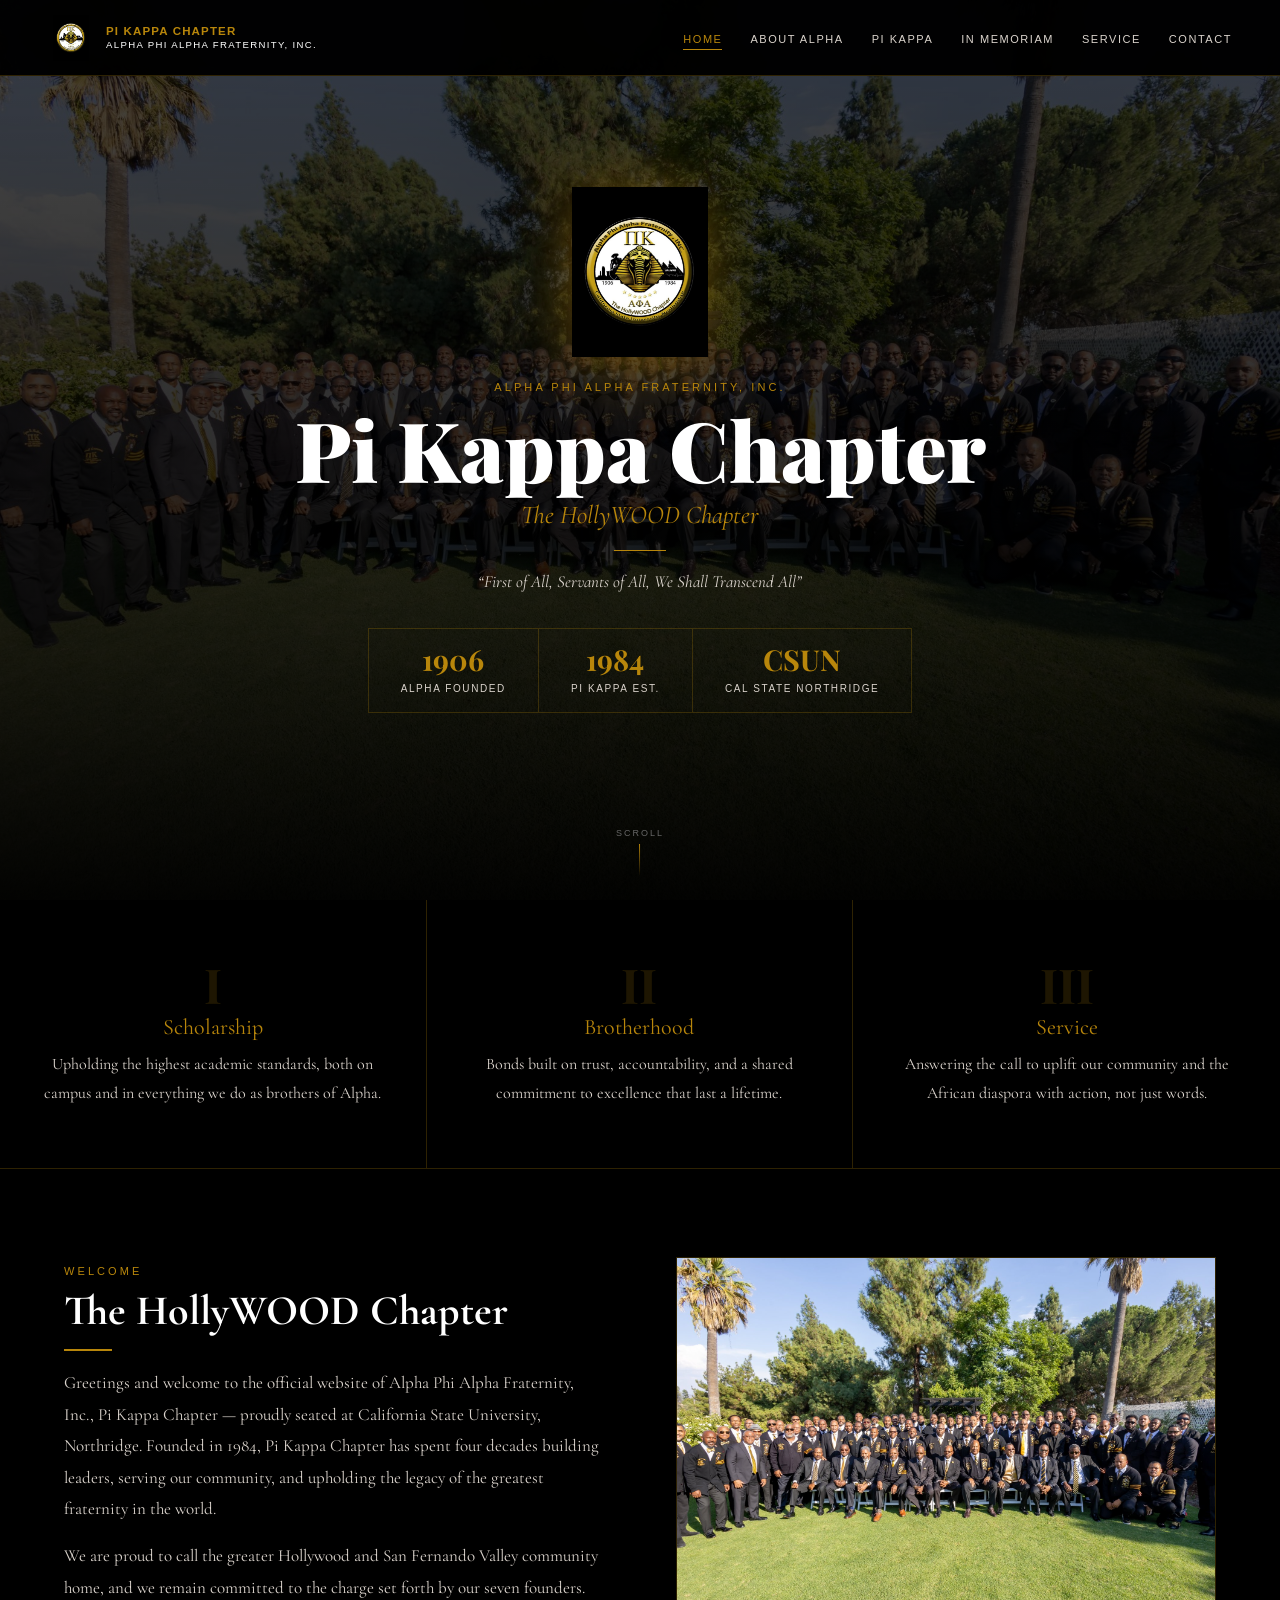
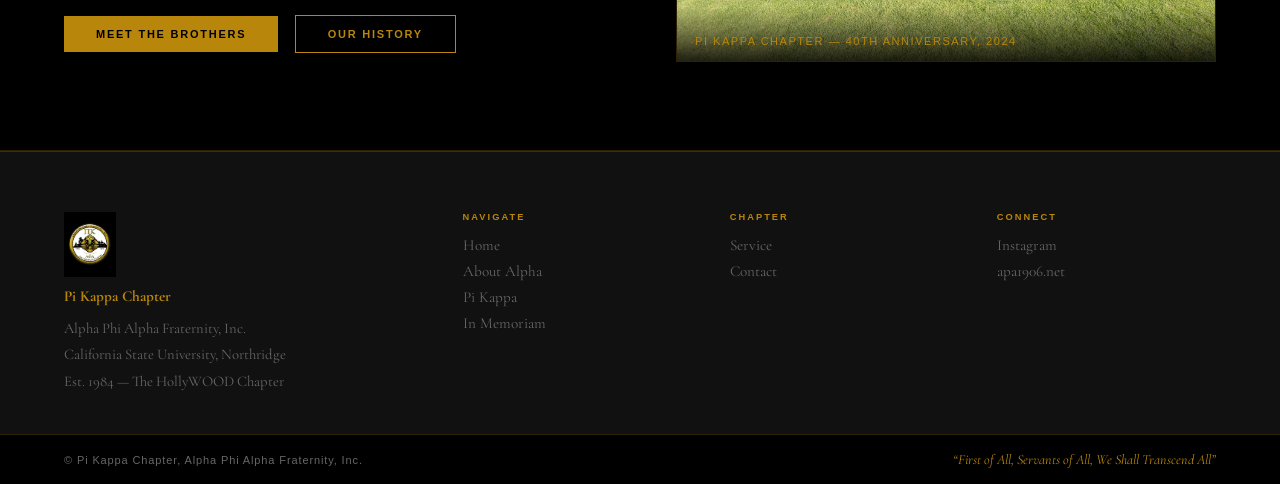
==== index.html @ cf02299c "Initial commit: add pikappa site files" ====
<!DOCTYPE html>
<html lang="en">
<head>
<meta charset="UTF-8">
<meta name="viewport" content="width=device-width, initial-scale=1.0">
<title>Pi Kappa Chapter | Alpha Phi Alpha Fraternity, Inc.</title>
<meta name="description" content="Pi Kappa Chapter of Alpha Phi Alpha Fraternity, Inc., established in 1984 at Cal State Northridge. The HollyWOOD Chapter — dedicated to scholarship, brotherhood, and service.">
<link href="https://fonts.googleapis.com/css2?family=Cormorant+Garamond:ital,wght@0,400;0,600;0,700;1,400&family=Playfair+Display:wght@700;900&display=swap" rel="stylesheet">
<link rel="stylesheet" href="assets/style.css">
<style>
/* HOME SPECIFIC */
.hero {
  position:relative; height:100vh; min-height:560px;
  display:flex; align-items:center; justify-content:center; overflow:hidden;
}
.hero-bg {
  position:absolute; inset:0;
  background:url('assets/anniversary.jpg') center 20%/cover no-repeat;
  filter:brightness(0.32);
}
.hero-overlay {
  position:absolute; inset:0;
  background:linear-gradient(to bottom,rgba(0,0,0,0.1) 0%,rgba(0,0,0,0.45) 55%,rgba(0,0,0,0.95) 100%);
}
.hero-content {
  position:relative; text-align:center;
  max-width:860px; padding:0 clamp(16px,4vw,40px);
  animation:fadeUp 1s ease both;
}
.hero-logo { width:clamp(90px,15vw,136px); object-fit:contain; margin:0 auto 24px; display:block; filter:drop-shadow(0 4px 32px rgba(184,134,11,0.55)); animation:fadeUp 1s 0.1s ease both; }
.hero-eyebrow { font-size:clamp(9px,2vw,11px); letter-spacing:0.28em; text-transform:uppercase; color:var(--gold); margin-bottom:12px; animation:fadeUp 1s 0.2s ease both; }
.hero-title { font-family:"Playfair Display",serif; font-size:clamp(2.6rem,8vw,5.2rem); font-weight:900; line-height:1.05; margin-bottom:6px; animation:fadeUp 1s 0.3s ease both; }
.hero-sub { font-family:"Cormorant Garamond",serif; font-size:clamp(1rem,3vw,1.6rem); font-style:italic; color:var(--gold); margin-bottom:20px; animation:fadeUp 1s 0.35s ease both; }
.hero-divider { width:52px; height:1px; background:var(--gold); margin:0 auto 20px; animation:fadeUp 1s 0.4s ease both; }
.hero-motto { font-family:"Cormorant Garamond",serif; font-style:italic; font-size:clamp(13px,2.5vw,17px); color:var(--sand); margin-bottom:36px; animation:fadeUp 1s 0.45s ease both; }
.hero-stats { display:inline-flex; border:1px solid var(--border); animation:fadeUp 1s 0.5s ease both; }
.hero-stat { padding:clamp(10px,2vw,16px) clamp(18px,4vw,32px); border-right:1px solid var(--border); text-align:center; }
.hero-stat:last-child { border-right:none; }
.hero-stat-num { font-family:"Playfair Display",serif; font-size:clamp(1.4rem,4vw,1.8rem); font-weight:700; color:var(--gold); display:block; line-height:1; margin-bottom:4px; }
.hero-stat-label { font-size:clamp(8px,1.6vw,10px); letter-spacing:0.16em; text-transform:uppercase; color:var(--sand); }
.scroll-cue { position:absolute; bottom:24px; left:50%; transform:translateX(-50%); display:flex; flex-direction:column; align-items:center; gap:6px; }
.scroll-cue span { font-size:9px; letter-spacing:0.22em; text-transform:uppercase; color:var(--gray); }
.scroll-line { width:1px; height:32px; background:linear-gradient(to bottom,var(--gold),transparent); animation:sp 1.8s infinite; }
@keyframes sp { 0%{opacity:1;transform:scaleY(1);transform-origin:top} 100%{opacity:0;transform:scaleY(0);transform-origin:top} }

/* PILLARS */
.pillars { display:grid; grid-template-columns:repeat(3,1fr); border-bottom:1px solid var(--border); }
@media(max-width:600px){ .pillars{grid-template-columns:1fr;} }
.pillar { padding:clamp(36px,6vw,60px) clamp(24px,4vw,44px); border-right:1px solid var(--border); text-align:center; position:relative; overflow:hidden; transition:background 0.3s; }
.pillar:last-child { border-right:none; }
.pillar::after { content:""; position:absolute; bottom:0;left:0;right:0; height:2px; background:var(--gold); transform:scaleX(0); transition:transform 0.3s; }
.pillar:hover::after { transform:scaleX(1); }
.pillar:hover { background:rgba(184,134,11,0.04); }
.pillar-roman { font-family:"Playfair Display",serif; font-size:clamp(2rem,5vw,3rem); font-weight:700; color:rgba(184,134,11,0.16); line-height:1; margin-bottom:6px; }
.pillar-title { font-family:"Cormorant Garamond",serif; font-size:clamp(16px,3vw,22px); color:var(--gold); margin-bottom:10px; }
.pillar-text { font-family:"Cormorant Garamond",serif; font-size:clamp(14px,2.5vw,16px); color:var(--sand); line-height:1.8; }

/* WELCOME */
.welcome { padding:clamp(48px,8vw,88px) clamp(16px,5vw,80px); display:grid; grid-template-columns:1fr 1fr; gap:clamp(32px,6vw,72px); align-items:center; border-bottom:1px solid var(--border); }
@media(max-width:700px){ .welcome{grid-template-columns:1fr;} }
.welcome-text .section-title { margin-bottom:8px; }
.welcome-text .body-text { margin-top:16px; margin-bottom:12px; }
.photo-frame { position:relative; width:100%; aspect-ratio:4/3; overflow:hidden; border:1px solid var(--border); }
.photo-frame img { width:100%; height:100%; object-fit:cover; object-position:center 20%; }
.photo-caption { position:absolute; bottom:0;left:0;right:0; background:linear-gradient(transparent,rgba(0,0,0,0.82)); padding:28px 18px 14px; font-size:clamp(9px,1.8vw,11px); letter-spacing:0.14em; text-transform:uppercase; color:var(--gold); }
</style>
</head>
<body>
<div id="nav-inject"></div>

<section class="hero">
  <div class="hero-bg"></div>
  <div class="hero-overlay"></div>
  <div class="hero-content">
    <img class="hero-logo" src="assets/logo.png" alt="Pi Kappa Chapter Logo">
    <p class="hero-eyebrow">Alpha Phi Alpha Fraternity, Inc.</p>
    <h1 class="hero-title">Pi Kappa Chapter</h1>
    <p class="hero-sub">The HollyWOOD Chapter</p>
    <div class="hero-divider"></div>
    <p class="hero-motto">&ldquo;First of All, Servants of All, We Shall Transcend All&rdquo;</p>
    <div class="hero-stats">
      <div class="hero-stat"><span class="hero-stat-num">1906</span><span class="hero-stat-label">Alpha Founded</span></div>
      <div class="hero-stat"><span class="hero-stat-num">1984</span><span class="hero-stat-label">Pi Kappa Est.</span></div>
      <div class="hero-stat"><span class="hero-stat-num">CSUN</span><span class="hero-stat-label">Cal State Northridge</span></div>
    </div>
  </div>
  <div class="scroll-cue"><span>Scroll</span><div class="scroll-line"></div></div>
</section>

<section class="pillars">
  <div class="pillar"><div class="pillar-roman">I</div><div class="pillar-title">Scholarship</div><p class="pillar-text">Upholding the highest academic standards, both on campus and in everything we do as brothers of Alpha.</p></div>
  <div class="pillar"><div class="pillar-roman">II</div><div class="pillar-title">Brotherhood</div><p class="pillar-text">Bonds built on trust, accountability, and a shared commitment to excellence that last a lifetime.</p></div>
  <div class="pillar"><div class="pillar-roman">III</div><div class="pillar-title">Service</div><p class="pillar-text">Answering the call to uplift our community and the African diaspora with action, not just words.</p></div>
</section>

<section class="welcome">
  <div class="welcome-text">
    <span class="eyebrow">Welcome</span>
    <h2 class="section-title">The HollyWOOD Chapter</h2>
    <div class="gold-bar"></div>
    <p class="body-text">Greetings and welcome to the official website of Alpha Phi Alpha Fraternity, Inc., Pi Kappa Chapter &mdash; proudly seated at California State University, Northridge. Founded in 1984, Pi Kappa Chapter has spent four decades building leaders, serving our community, and upholding the legacy of the greatest fraternity in the world.</p>
    <p class="body-text">We are proud to call the greater Hollywood and San Fernando Valley community home, and we remain committed to the charge set forth by our seven founders.</p>
    <a class="btn-gold" href="chapter.html">Meet the Brothers</a>
    <a class="btn-outline" href="about.html">Our History</a>
  </div>
  <div class="photo-frame">
    <img src="assets/anniversary.jpg" alt="Pi Kappa Chapter 40th Anniversary">
    <div class="photo-caption">Pi Kappa Chapter &mdash; 40th Anniversary, 2024</div>
  </div>
</section>

<div id="footer-inject"></div>

<script src="assets/components.js"></script>
<script>
  document.getElementById('nav-inject').innerHTML = getNav('index.html');
  document.getElementById('footer-inject').innerHTML = getFooter();
  // Mobile nav
  document.getElementById('nav-toggle').addEventListener('click', () => {
    document.getElementById('nav-mobile').classList.toggle('open');
  });
</script>
</body>
</html>
---- assets/style.css ----
/* ============================================
   PI KAPPA CHAPTER — GLOBAL STYLES
   Alpha Phi Alpha Fraternity, Inc.
   ============================================ */

:root {
  --gold: #B8860B;
  --gold-light: #D4A017;
  --black: #000000;
  --charcoal: #111111;
  --dark: #1A1A1A;
  --white: #FFFFFF;
  --sand: #DAD3CC;
  --gray: #666666;
  --border: rgba(184,134,11,0.25);
  --nav-height: 76px;
}

*, *::before, *::after { margin:0; padding:0; box-sizing:border-box; }

html { scroll-behavior: smooth; }

body {
  font-family: "Century Gothic","AppleGothic",Futura,sans-serif;
  background: var(--black);
  color: var(--white);
  overflow-x: hidden;
  -webkit-text-size-adjust: 100%;
}

/* ---- SHARED TYPOGRAPHY ---- */
.eyebrow {
  font-size: clamp(9px,2vw,11px);
  letter-spacing: 0.28em;
  text-transform: uppercase;
  color: var(--gold);
  margin-bottom: 10px;
  display: block;
}

.section-title {
  font-family: "Cormorant Garamond","Playfair Display",Georgia,serif;
  font-size: clamp(26px,5vw,42px);
  font-weight: 700;
  line-height: 1.15;
}

.gold-bar {
  width: 48px; height: 2px;
  background: var(--gold);
  margin: 14px 0;
}

.body-text {
  font-family: "Cormorant Garamond",Georgia,serif;
  font-size: clamp(15px,3.5vw,17px);
  line-height: 1.85;
  color: var(--sand);
}

/* ---- NAV ---- */
nav {
  position: fixed; top:0; left:0; right:0;
  z-index: 1000;
  background: rgba(0,0,0,0.97);
  backdrop-filter: blur(16px);
  border-bottom: 1px solid var(--border);
  display: flex; align-items: center; justify-content: space-between;
  padding: 0 clamp(16px,4vw,48px);
  height: var(--nav-height);
}

.nav-logo { display:flex; align-items:center; gap:12px; text-decoration:none; }
.nav-logo img { width:46px; height:46px; object-fit:contain; }
.nav-logo-text { font-size:0.72rem; font-weight:700; color:var(--gold); letter-spacing:0.1em; text-transform:uppercase; line-height:1.3; }
.nav-logo-text span { display:block; color:var(--white); font-weight:400; font-size:0.6rem; letter-spacing:0.14em; }

.nav-links { display:flex; gap:clamp(14px,3vw,28px); list-style:none; }
.nav-links a { font-size:clamp(9px,1.8vw,11px); letter-spacing:0.14em; text-transform:uppercase; color:var(--sand); text-decoration:none; padding-bottom:4px; border-bottom:1px solid transparent; transition:color 0.2s,border-color 0.2s; }
.nav-links a:hover, .nav-links a.active { color:var(--gold); border-bottom-color:var(--gold); }

/* Hamburger */
.nav-toggle { display:none; flex-direction:column; gap:5px; cursor:pointer; padding:4px; background:none; border:none; }
.nav-toggle span { display:block; width:24px; height:2px; background:var(--white); transition:all 0.3s; }

.nav-mobile { display:none; }

@media (max-width: 768px) {
  .nav-links { display:none; }
  .nav-toggle { display:flex; }
  .nav-mobile {
    position:fixed; top:var(--nav-height); left:0; right:0;
    background:rgba(0,0,0,0.98);
    border-bottom:1px solid var(--border);
    padding:20px clamp(16px,4vw,32px);
    flex-direction:column; gap:0;
    z-index:999;
  }
  .nav-mobile.open { display:flex; }
  .nav-mobile a { font-size:13px; letter-spacing:0.14em; text-transform:uppercase; color:var(--sand); text-decoration:none; padding:14px 0; border-bottom:1px solid var(--border); transition:color 0.2s; }
  .nav-mobile a:hover { color:var(--gold); }
}

/* ---- PAGE HEADER ---- */
.page-header {
  background: var(--charcoal);
  border-bottom: 1px solid var(--border);
  padding: clamp(48px,8vw,80px) clamp(16px,5vw,80px) clamp(36px,6vw,60px);
  margin-top: var(--nav-height);
  position: relative; overflow: hidden;
}

.page-header::after {
  content:""; position:absolute; right:60px; top:50%; transform:translateY(-50%);
  width:240px; height:240px;
  background:radial-gradient(circle,rgba(184,134,11,0.06) 0%,transparent 70%);
  pointer-events:none;
}

.page-header h1 { font-family:"Cormorant Garamond","Playfair Display",serif; font-size:clamp(28px,6vw,52px); font-weight:900; line-height:1.1; }
.page-header h1 em { color:var(--gold); font-style:italic; }
.page-header p { font-family:"Cormorant Garamond",serif; font-size:clamp(14px,3vw,17px); color:var(--sand); max-width:580px; margin-top:10px; line-height:1.8; }

/* ---- BUTTONS ---- */
.btn-gold { display:inline-block; padding:12px 32px; background:var(--gold); color:var(--black); font-size:clamp(9px,2vw,11px); font-weight:700; letter-spacing:0.16em; text-transform:uppercase; text-decoration:none; border:none; cursor:pointer; transition:background 0.2s,transform 0.2s; }
.btn-gold:hover { background:var(--gold-light); transform:translateY(-2px); }
.btn-outline { display:inline-block; padding:12px 32px; border:1px solid var(--gold); color:var(--gold); font-size:clamp(9px,2vw,11px); font-weight:700; letter-spacing:0.16em; text-transform:uppercase; text-decoration:none; background:transparent; cursor:pointer; transition:all 0.2s; margin-left:12px; }
.btn-outline:hover { background:var(--gold); color:var(--black); }

@media (max-width:480px) {
  .btn-outline { margin-left:0; margin-top:10px; }
}

/* ---- FOOTER ---- */
footer {
  background: var(--charcoal);
  border-top: 1px solid var(--border);
  padding: clamp(40px,6vw,60px) clamp(16px,5vw,80px) clamp(28px,4vw,40px);
  display: grid;
  grid-template-columns: 1.6fr 1fr 1fr 1fr;
  gap: clamp(24px,4vw,48px);
}

@media (max-width:768px) {
  footer { grid-template-columns: 1fr 1fr; }
}

@media (max-width:480px) {
  footer { grid-template-columns: 1fr; }
}

.footer-logo-block { display:flex; flex-direction:column; gap:10px; }
.footer-logo-block img { width:52px; object-fit:contain; }
.footer-brand { font-family:"Cormorant Garamond",serif; font-size:0.95rem; font-weight:700; color:var(--gold); }
.footer-text { font-family:"Cormorant Garamond",serif; font-size:0.92rem; color:var(--gray); line-height:1.8; }
.footer-col h4 { font-size:0.58rem; letter-spacing:0.22em; text-transform:uppercase; color:var(--gold); margin-bottom:14px; }
.footer-links { list-style:none; display:flex; flex-direction:column; gap:8px; }
.footer-links a { font-family:"Cormorant Garamond",serif; font-size:0.95rem; color:var(--gray); text-decoration:none; transition:color 0.2s; }
.footer-links a:hover { color:var(--gold); }

.footer-bottom {
  background: var(--black);
  border-top: 1px solid var(--border);
  padding: clamp(12px,2vw,16px) clamp(16px,5vw,80px);
  display: flex; justify-content:space-between; align-items:center;
  flex-wrap: wrap; gap: 8px;
}

.footer-copy { font-size:clamp(9px,2vw,11px); color:var(--gray); letter-spacing:0.08em; }
.footer-motto { font-family:"Cormorant Garamond",serif; font-style:italic; font-size:clamp(11px,2.5vw,14px); color:var(--gold); }

/* ---- ANIMATIONS ---- */
@keyframes fadeUp { from{opacity:0;transform:translateY(28px)} to{opacity:1;transform:translateY(0)} }
.fade-up { animation: fadeUp 0.7s ease both; }

/* ---- SCROLLBAR ---- */
::-webkit-scrollbar { width:4px; }
::-webkit-scrollbar-track { background:var(--black); }
::-webkit-scrollbar-thumb { background:var(--gold); }
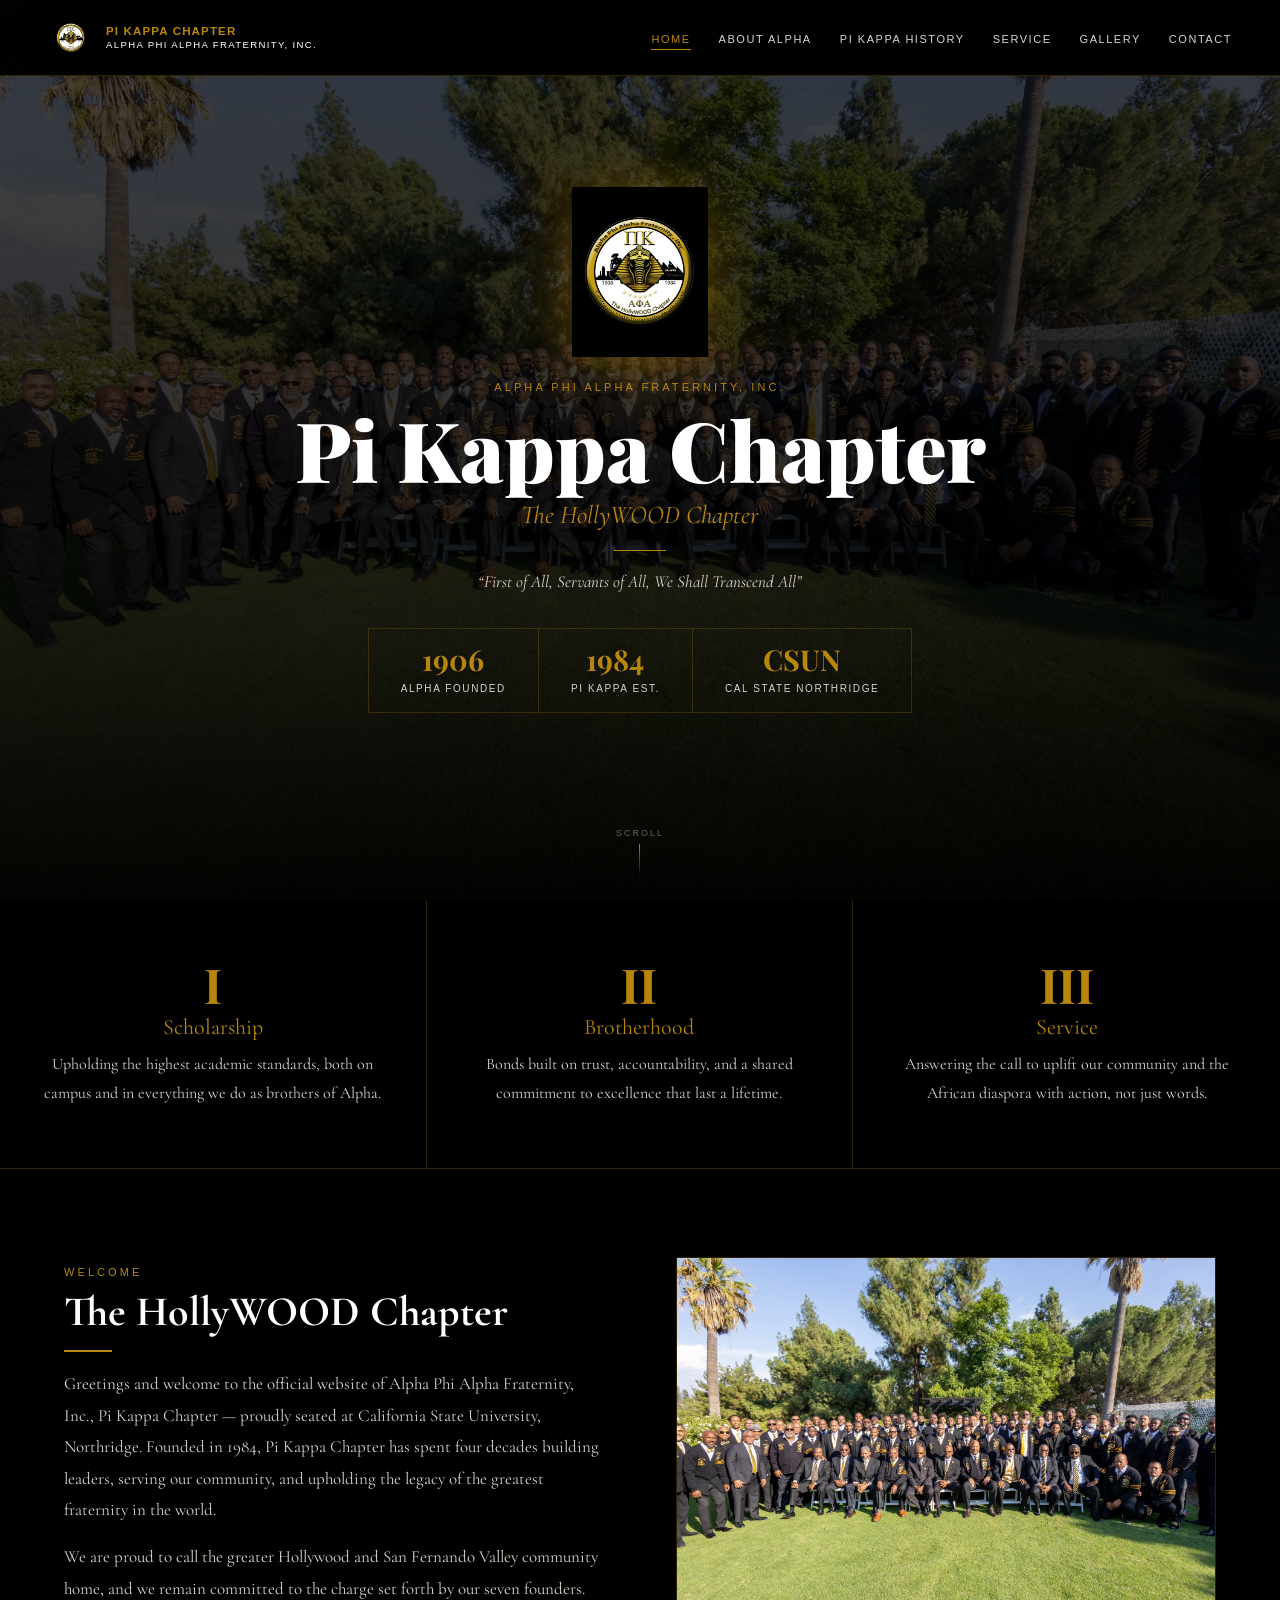
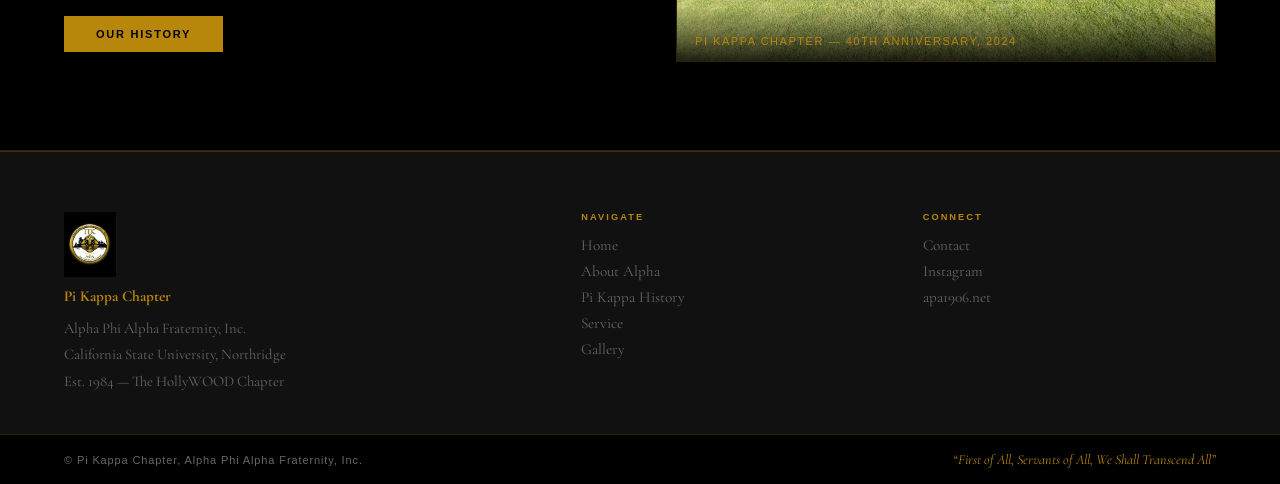
==== commit 46fe3153: "Update index page to match reference design - Nav relabeled to 'Pi Kappa History', reordered to matc" ====
--- a/index.html
+++ b/index.html
@@ -51,7 +51,7 @@
 .pillar::after { content:""; position:absolute; bottom:0;left:0;right:0; height:2px; background:var(--gold); transform:scaleX(0); transition:transform 0.3s; }
 .pillar:hover::after { transform:scaleX(1); }
 .pillar:hover { background:rgba(184,134,11,0.04); }
-.pillar-roman { font-family:"Playfair Display",serif; font-size:clamp(2rem,5vw,3rem); font-weight:700; color:rgba(184,134,11,0.16); line-height:1; margin-bottom:6px; }
+.pillar-roman { font-family:"Playfair Display",serif; font-size:clamp(2rem,5vw,3rem); font-weight:700; color:var(--gold); line-height:1; margin-bottom:6px; }
 .pillar-title { font-family:"Cormorant Garamond",serif; font-size:clamp(16px,3vw,22px); color:var(--gold); margin-bottom:10px; }
 .pillar-text { font-family:"Cormorant Garamond",serif; font-size:clamp(14px,2.5vw,16px); color:var(--sand); line-height:1.8; }
 
@@ -100,8 +100,7 @@
     <div class="gold-bar"></div>
     <p class="body-text">Greetings and welcome to the official website of Alpha Phi Alpha Fraternity, Inc., Pi Kappa Chapter &mdash; proudly seated at California State University, Northridge. Founded in 1984, Pi Kappa Chapter has spent four decades building leaders, serving our community, and upholding the legacy of the greatest fraternity in the world.</p>
     <p class="body-text">We are proud to call the greater Hollywood and San Fernando Valley community home, and we remain committed to the charge set forth by our seven founders.</p>
-    <a class="btn-gold" href="chapter.html">Meet the Brothers</a>
-    <a class="btn-outline" href="about.html">Our History</a>
+    <a class="btn-gold" href="about.html">Our History</a>
   </div>
   <div class="photo-frame">
     <img src="assets/anniversary.jpg" alt="Pi Kappa Chapter 40th Anniversary">
--- a/assets/style.css
+++ b/assets/style.css
@@ -137,7 +137,7 @@
   border-top: 1px solid var(--border);
   padding: clamp(40px,6vw,60px) clamp(16px,5vw,80px) clamp(28px,4vw,40px);
   display: grid;
-  grid-template-columns: 1.6fr 1fr 1fr 1fr;
+  grid-template-columns: 1.6fr 1fr 1fr;
   gap: clamp(24px,4vw,48px);
 }
 
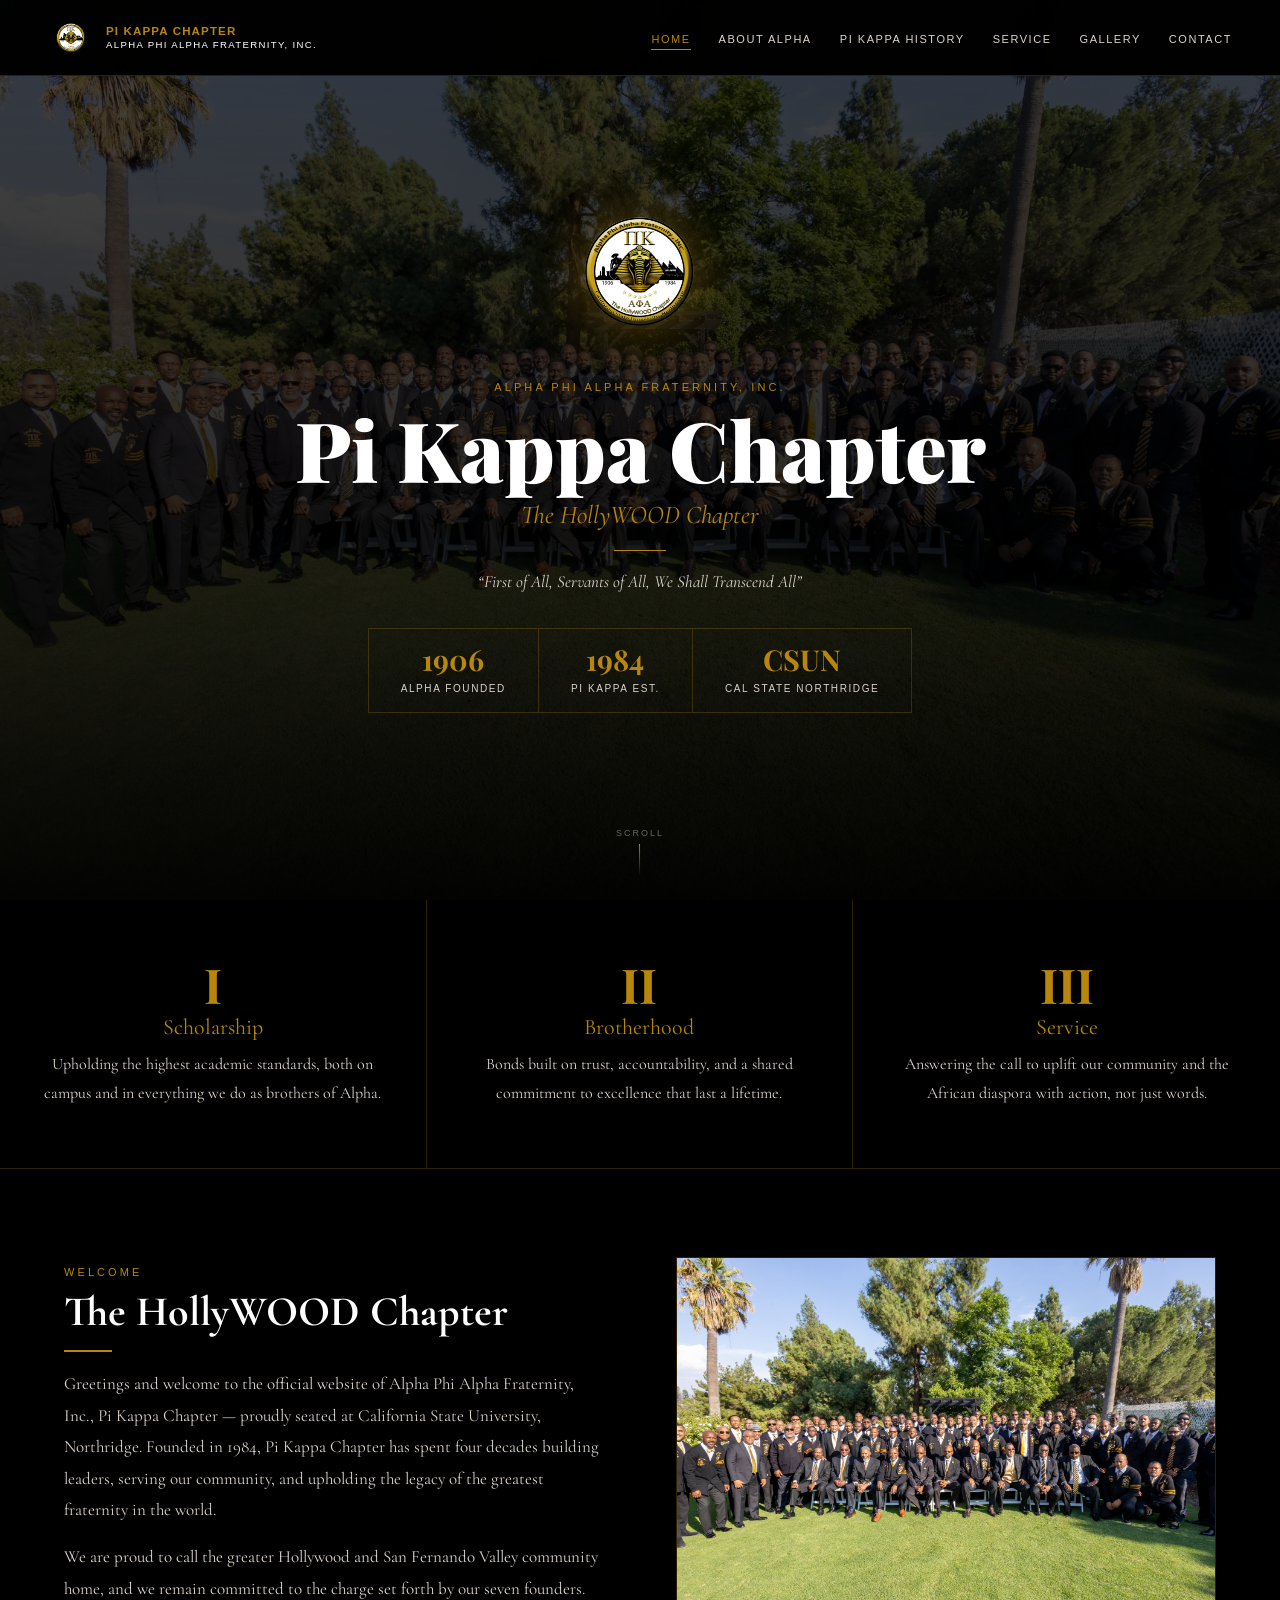
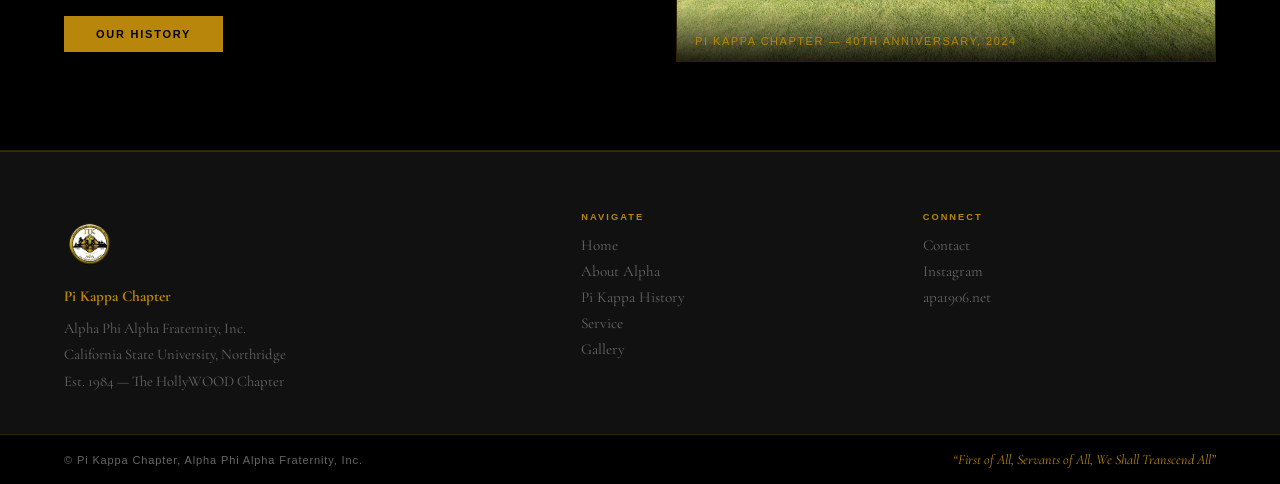
==== commit 9e79cdd3: "adding a favicon and mailto" ====
--- a/index.html
+++ b/index.html
@@ -2,6 +2,7 @@
 <html lang="en">
 <head>
 <meta charset="UTF-8">
+<link rel="icon" href="assets/logo.png" type="image/png">
 <meta name="viewport" content="width=device-width, initial-scale=1.0">
 <title>Pi Kappa Chapter | Alpha Phi Alpha Fraternity, Inc.</title>
 <meta name="description" content="Pi Kappa Chapter of Alpha Phi Alpha Fraternity, Inc., established in 1984 at Cal State Northridge. The HollyWOOD Chapter — dedicated to scholarship, brotherhood, and service.">
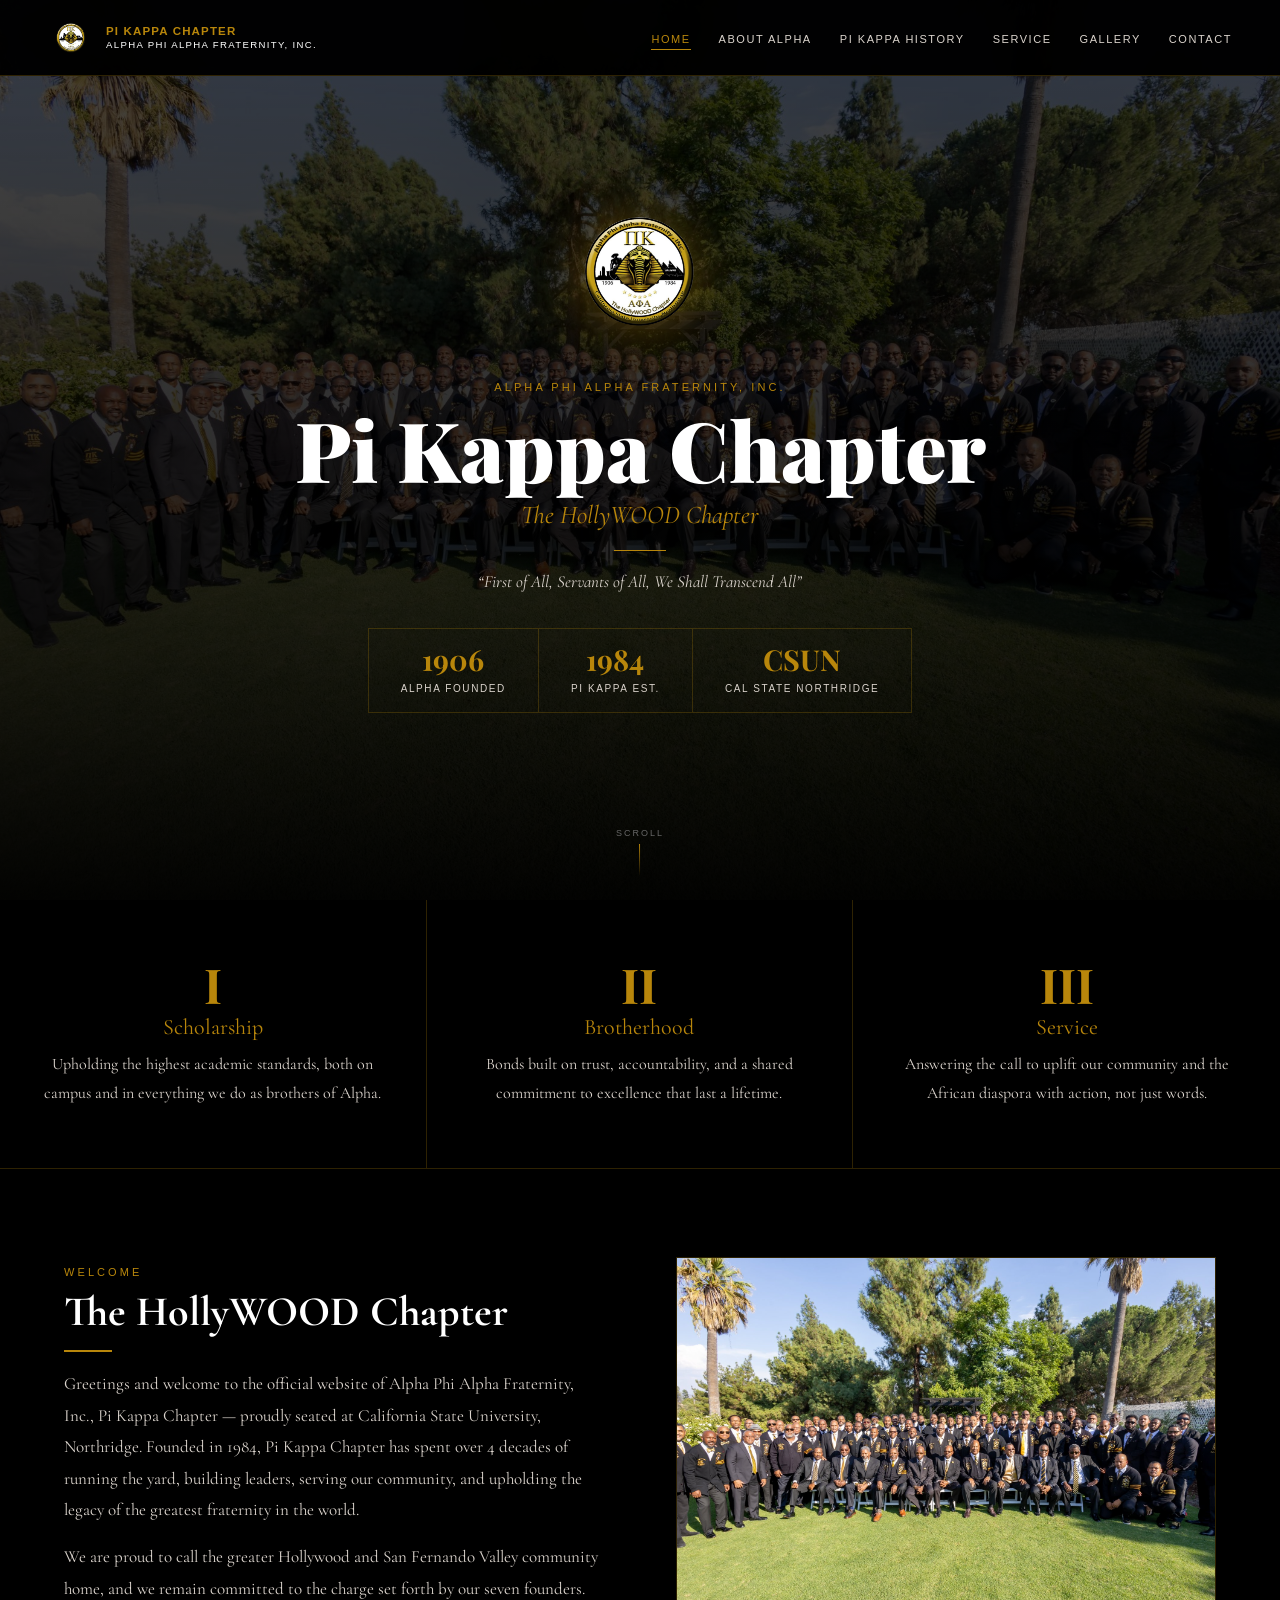
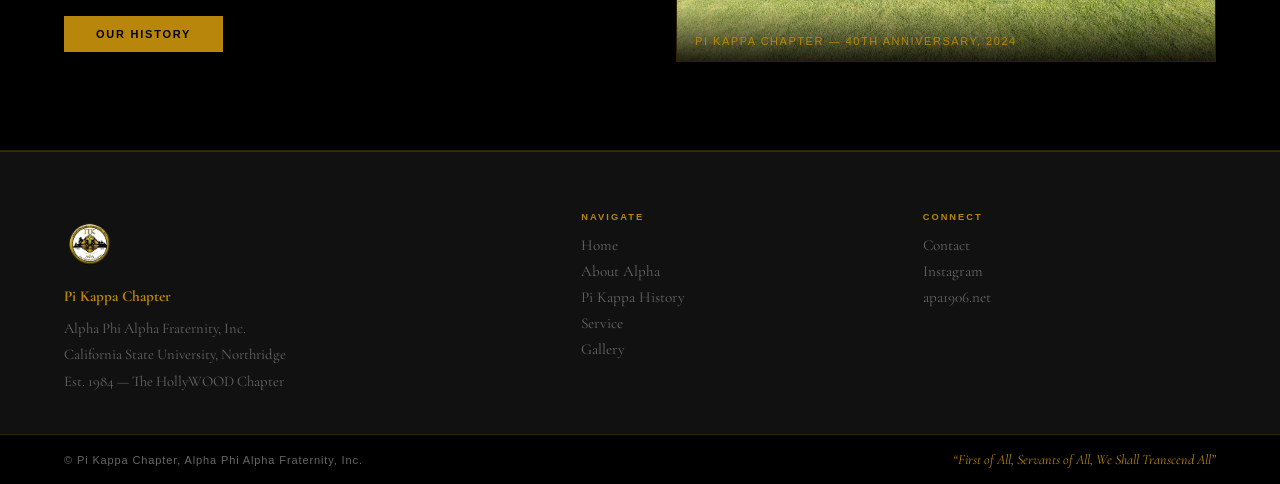
==== commit a8475387: "reindex update for seo" ====
--- a/index.html
+++ b/index.html
@@ -5,7 +5,53 @@
 <link rel="icon" href="assets/logo.png" type="image/png">
 <meta name="viewport" content="width=device-width, initial-scale=1.0">
 <title>Pi Kappa Chapter | Alpha Phi Alpha Fraternity, Inc.</title>
-<meta name="description" content="Pi Kappa Chapter of Alpha Phi Alpha Fraternity, Inc., established in 1984 at Cal State Northridge. The HollyWOOD Chapter — dedicated to scholarship, brotherhood, and service.">
+<meta name="description" content="Pi Kappa Chapter of Alpha Phi Alpha Fraternity, Inc., established in 1984 at Cal State Northridge. The HollyWOOD Chapter — over 4 decades of running the yard!">
+<link rel="canonical" href="https://pikappa1984.online/">
+<meta property="og:type" content="website">
+<meta property="og:url" content="https://pikappa1984.online/">
+<meta property="og:site_name" content="Pi Kappa Chapter | Alpha Phi Alpha">
+<meta property="og:title" content="Pi Kappa Chapter | Alpha Phi Alpha Fraternity, Inc.">
+<meta property="og:description" content="Pi Kappa Chapter of Alpha Phi Alpha Fraternity, Inc., established in 1984 at Cal State Northridge. The HollyWOOD Chapter — over 4 decades of running the yard!">
+<meta property="og:image" content="https://pikappa1984.online/assets/anniversary.jpg">
+<meta name="twitter:card" content="summary_large_image">
+<meta name="twitter:title" content="Pi Kappa Chapter | Alpha Phi Alpha Fraternity, Inc.">
+<meta name="twitter:description" content="Pi Kappa Chapter of Alpha Phi Alpha Fraternity, Inc., established in 1984 at Cal State Northridge. The HollyWOOD Chapter — over 4 decades of running the yard!">
+<meta name="twitter:image" content="https://pikappa1984.online/assets/anniversary.jpg">
+<script type="application/ld+json">
+{
+  "@context": "https://schema.org",
+  "@graph": [
+    {
+      "@type": "Organization",
+      "@id": "https://pikappa1984.online/#organization",
+      "name": "Pi Kappa Chapter — Alpha Phi Alpha Fraternity, Inc.",
+      "alternateName": "The HollyWOOD Chapter",
+      "url": "https://pikappa1984.online/",
+      "logo": "https://pikappa1984.online/assets/logo.png",
+      "foundingDate": "1984",
+      "description": "Pi Kappa Chapter of Alpha Phi Alpha Fraternity, Inc., established in 1984 at Cal State Northridge.",
+      "address": {
+        "@type": "PostalAddress",
+        "addressLocality": "Northridge",
+        "addressRegion": "CA",
+        "addressCountry": "US"
+      },
+      "parentOrganization": {
+        "@type": "Organization",
+        "name": "Alpha Phi Alpha Fraternity, Inc.",
+        "url": "https://www.alpha-phi-alpha.com/"
+      }
+    },
+    {
+      "@type": "WebSite",
+      "@id": "https://pikappa1984.online/#website",
+      "url": "https://pikappa1984.online/",
+      "name": "Pi Kappa Chapter | Alpha Phi Alpha",
+      "publisher": { "@id": "https://pikappa1984.online/#organization" }
+    }
+  ]
+}
+</script>
 <link href="https://fonts.googleapis.com/css2?family=Cormorant+Garamond:ital,wght@0,400;0,600;0,700;1,400&family=Playfair+Display:wght@700;900&display=swap" rel="stylesheet">
 <link rel="stylesheet" href="assets/style.css">
 <style>
@@ -99,9 +145,9 @@
     <span class="eyebrow">Welcome</span>
     <h2 class="section-title">The HollyWOOD Chapter</h2>
     <div class="gold-bar"></div>
-    <p class="body-text">Greetings and welcome to the official website of Alpha Phi Alpha Fraternity, Inc., Pi Kappa Chapter &mdash; proudly seated at California State University, Northridge. Founded in 1984, Pi Kappa Chapter has spent four decades building leaders, serving our community, and upholding the legacy of the greatest fraternity in the world.</p>
+    <p class="body-text">Greetings and welcome to the official website of Alpha Phi Alpha Fraternity, Inc., Pi Kappa Chapter &mdash; proudly seated at California State University, Northridge. Founded in 1984, Pi Kappa Chapter has spent over 4 decades of running the yard, building leaders, serving our community, and upholding the legacy of the greatest fraternity in the world.</p>
     <p class="body-text">We are proud to call the greater Hollywood and San Fernando Valley community home, and we remain committed to the charge set forth by our seven founders.</p>
-    <a class="btn-gold" href="about.html">Our History</a>
+    <a class="btn-gold" href="chapter.html">Our History</a>
   </div>
   <div class="photo-frame">
     <img src="assets/anniversary.jpg" alt="Pi Kappa Chapter 40th Anniversary">
